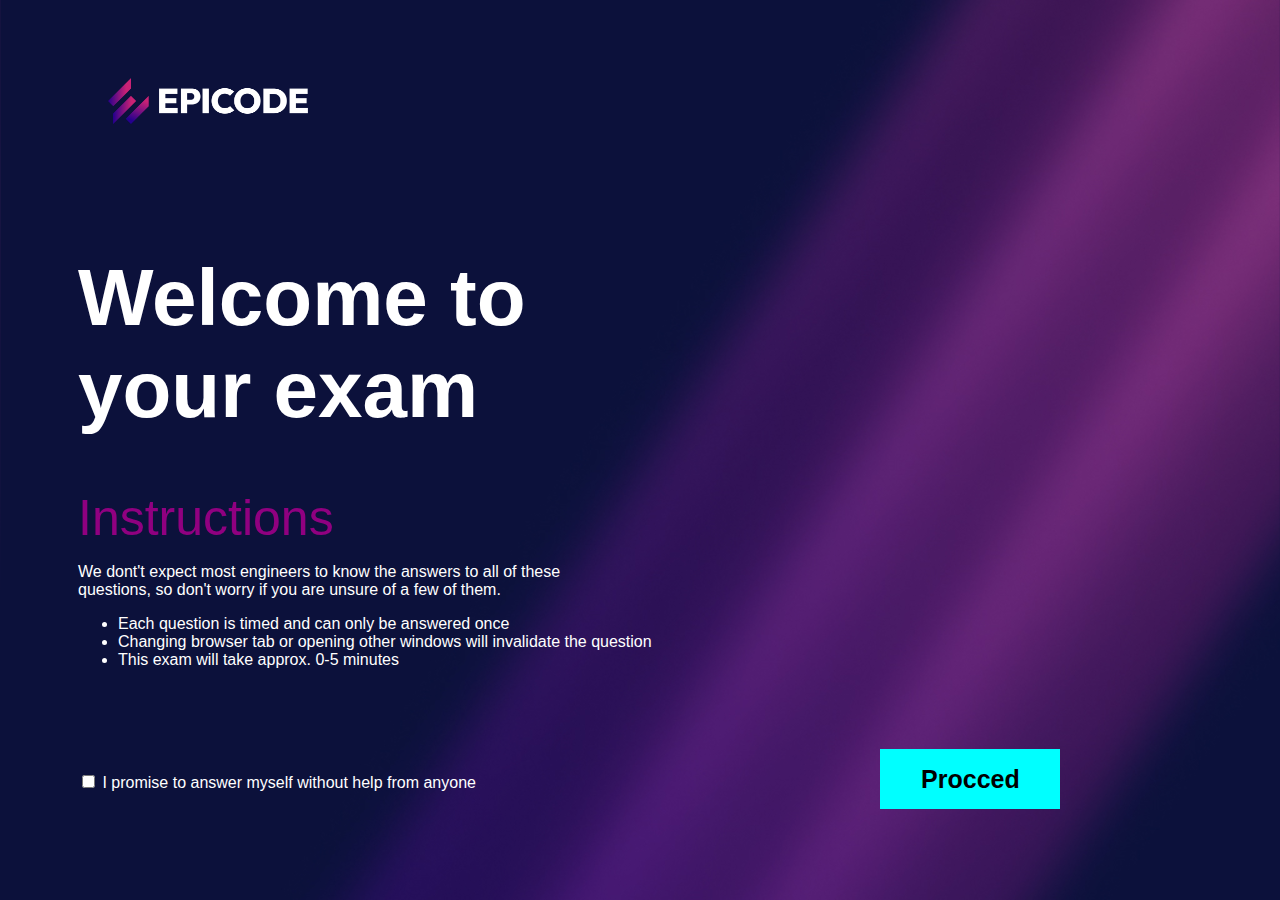
==== Welcome/index.html @ 2431c961 "Update index.html" ====
<!DOCTYPE html>
<html lang="en">
<head>
    <meta charset="UTF-8">
    <meta http-equiv="X-UA-Compatible" content="IE=edge">
    <meta name="viewport" content="width=device-width, initial-scale=1.0">
    <link rel="stylesheet" href="./style.css">
    <title>Document</title>
</head>
<body>
    <img src="../assets/epicode_logo.png" alt="">
    <div id="container">
     <h1>Welcome to <br>
        <b>your exam</b>
     </h1>
     <span id="instructions">Instructions</span>
     <p>We dont't expect most engineers to know the answers to all of these <br>
    questions, so don't worry if you are unsure of a few of them.
    </p>
    <ul>
        <li>Each question is <b>timed</b> and can only be <b>answered once</b></li>
        <li> Changing browser tab or opening other windows will <b>invalidate the question</b></li>
        <li>This exam will take approx. <b>0-5 minutes</b></li>
    </ul>
    <label for="confirm">
     <input type="checkbox"   id="check">
    </label>
     <p class="check" >I promise to answer myself without help from anyone</p>
    
     <a  id="link" href="../benchmark.html" ><button id="procced" class="check">Procced</button></a>
    </div>
</body>
</html>
---- Welcome/style.css ----
body{
    background-image: url(../assets/bg.jpg);
    background-size: cover;
    font-family: "Outfit", sans-serif;
    
   }
   img{
       width: 200px;
       margin-top: 70px;
       margin-left: 100px;
   }
   #container{
      width: 100%;
       
       padding: 70px;
   }
   h1,h2,h3,p{
    color: white;
}

h1{
    font-size: 80px;
}
#instructions{
    font-size: 50px;
    color: #900080;
}
p{
    font-weight: 100;
}
li{
    font-weight: 100;
    color: white;
    
}
ul{
    margin-bottom: 80px;
}
.check{
    display: inline-block;
}
input[type=checkbox]+label:before{
 content:"/2714";
 border:2px solid white;
}

#procced{
    margin-left: 400px;
    height: 60px;
    width: 180px;
    background-color: aqua;
    border: 1px aqua solid;
    font-size: 25px;
    font-weight: bold;
    cursor: pointer;
}
@keyframes glowing {
    0% {
      background-color: aqua;
      box-shadow: 0 0 5px aqua;
    }
    50% {
      background-color: aqua;
      box-shadow: 0 0 20px aqua;
    }
    100% {
      background-color: aqua;
      box-shadow: 0 0 5px aqua;
    }
  }
#procced{
    animation: glowing 1300ms infinite;
}
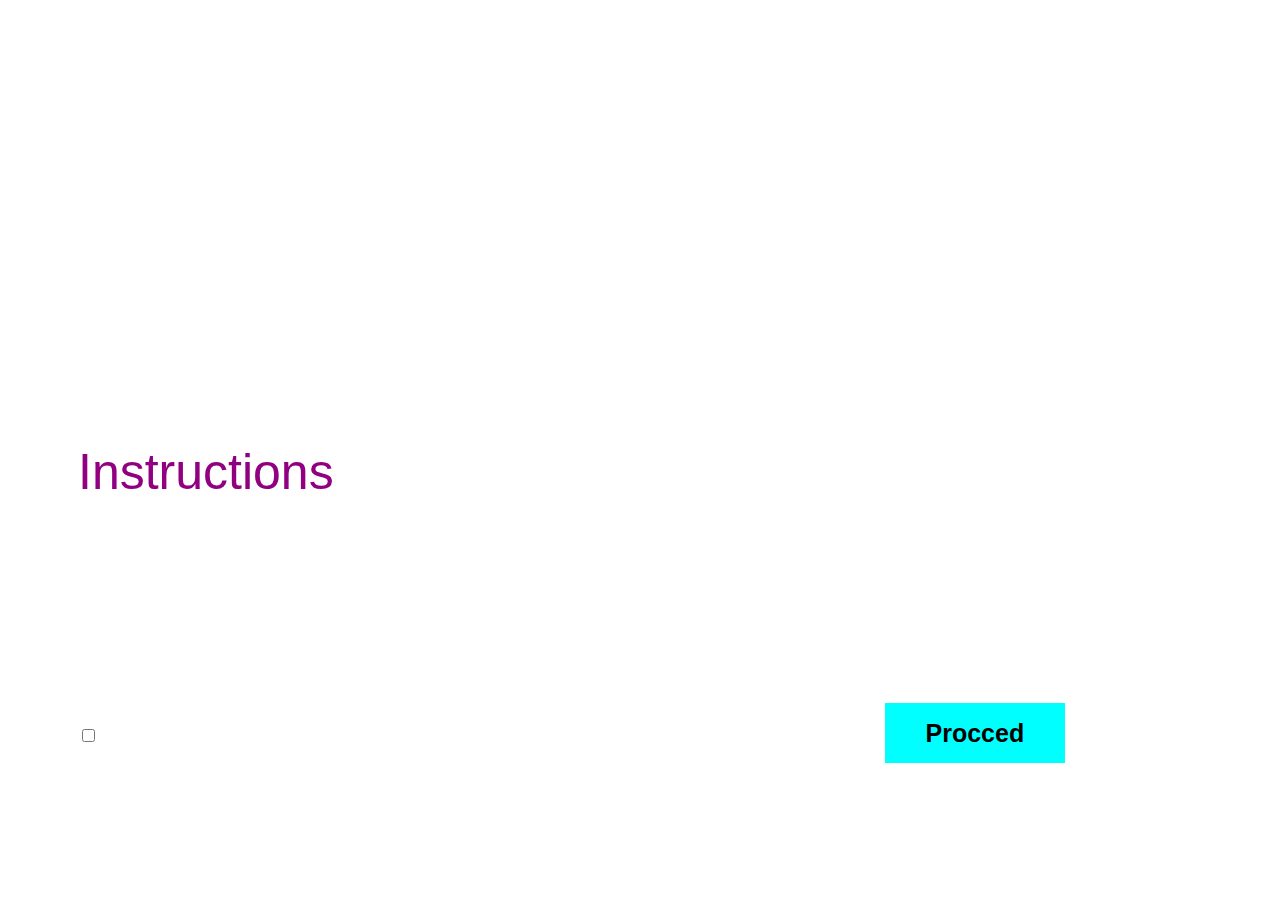
==== commit d7b03290: "link" ====
--- a/Welcome/index.html
+++ b/Welcome/index.html
@@ -25,9 +25,9 @@
     <label for="confirm">
      <input type="checkbox"   id="check">
     </label>
-     <p class="check" >I promise to answer myself without help from anyone</p>
+     <p class="check" >I promise to answer myself without help from anyone.</p>
     
-     <a  id="link" href="../benchmark.html" ><button id="procced" class="check">Procced</button></a>
+     <a  id="link" href="../benchmark/benchmark.html" ><button id="procced" class="check">Procced</button></a>
     </div>
 </body>
 </html>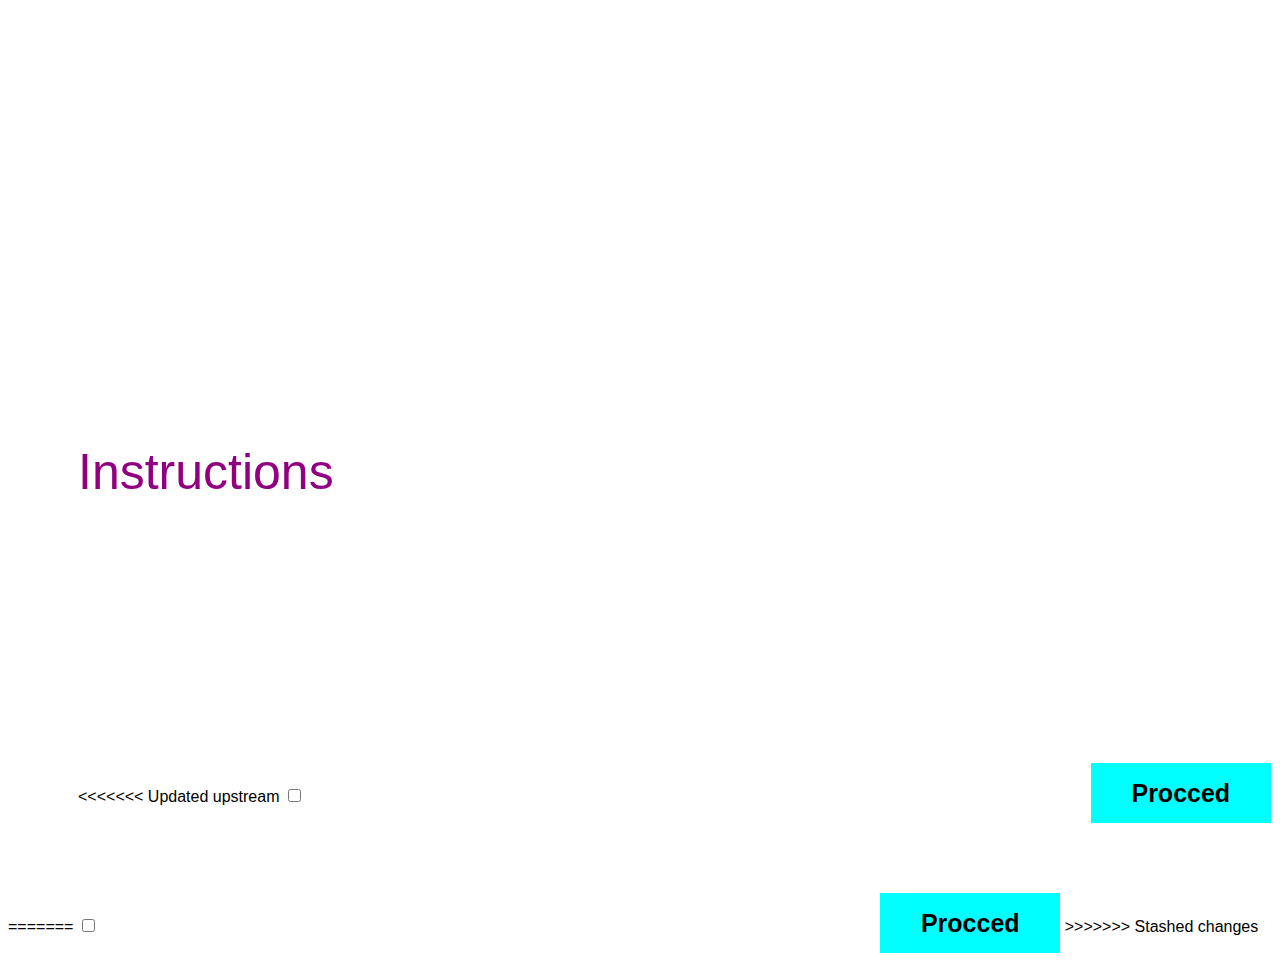
==== commit ce5c910e: "Finished welcome and result" ====
--- a/Welcome/index.html
+++ b/Welcome/index.html
@@ -22,6 +22,7 @@
         <li> Changing browser tab or opening other windows will <b>invalidate the question</b></li>
         <li>This exam will take approx. <b>0-5 minutes</b></li>
     </ul>
+<<<<<<< Updated upstream
     <label for="confirm">
      <input type="checkbox"   id="check">
     </label>
@@ -29,5 +30,26 @@
     
      <a  id="link" href="../benchmark/benchmark.html" ><button id="procced" class="check">Procced</button></a>
     </div>
+=======
+    <input type="checkbox"   id="check" >
+   
+    <p class="check" >I promise to answer myself without help from anyone</p>
+   
+    <a  id="link" href="" ><button id="procced" class="check">Procced</button></a>
+   </div>
+   <script>
+
+   let link=document.getElementById("link")
+   let href=link.getAttribute("href")
+
+   check.addEventListener("click",function(){
+      if(document.getElementById("check").checked){
+      link.setAttribute("href","../benchmark/benchmark.html")
+      }
+   })
+   
+
+   </script>
+>>>>>>> Stashed changes
 </body>
 </html>--- a/Welcome/style.css
+++ b/Welcome/style.css
@@ -32,11 +32,14 @@
 li{
     font-weight: 100;
     color: white;
+    padding: 10px;
     
 }
 ul{
+    margin-left: -25px;
     margin-bottom: 80px;
 }
+
 .check{
     display: inline-block;
 }
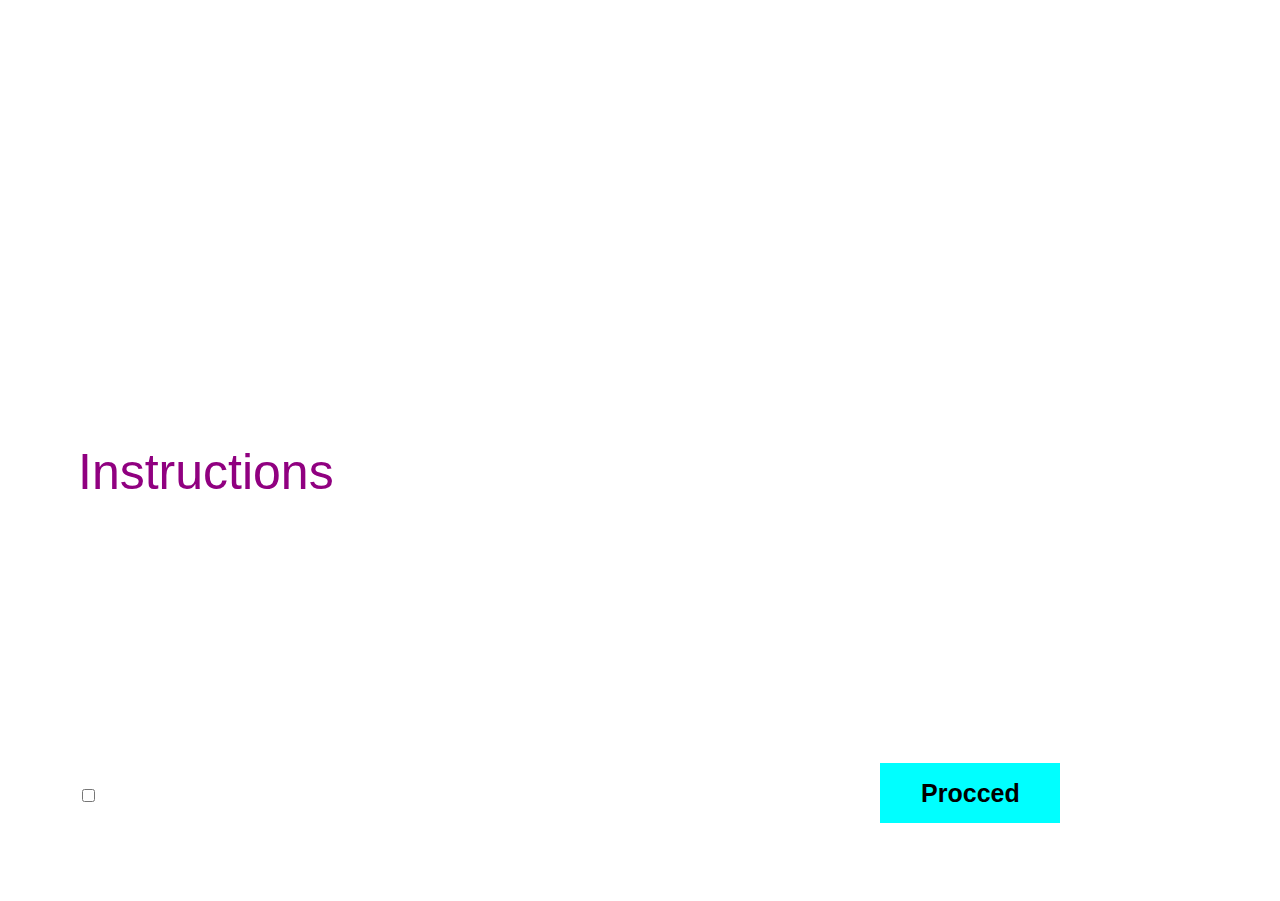
==== commit 56e41cf4: "Merge branch 'develop' into benchmark-page" ====
--- a/Welcome/index.html
+++ b/Welcome/index.html
@@ -22,34 +22,12 @@
         <li> Changing browser tab or opening other windows will <b>invalidate the question</b></li>
         <li>This exam will take approx. <b>0-5 minutes</b></li>
     </ul>
-<<<<<<< Updated upstream
     <label for="confirm">
      <input type="checkbox"   id="check">
     </label>
-     <p class="check" >I promise to answer myself without help from anyone.</p>
+     <p class="check" >I promise to answer myself without help from anyone</p>
     
      <a  id="link" href="../benchmark/benchmark.html" ><button id="procced" class="check">Procced</button></a>
     </div>
-=======
-    <input type="checkbox"   id="check" >
-   
-    <p class="check" >I promise to answer myself without help from anyone</p>
-   
-    <a  id="link" href="" ><button id="procced" class="check">Procced</button></a>
-   </div>
-   <script>
-
-   let link=document.getElementById("link")
-   let href=link.getAttribute("href")
-
-   check.addEventListener("click",function(){
-      if(document.getElementById("check").checked){
-      link.setAttribute("href","../benchmark/benchmark.html")
-      }
-   })
-   
-
-   </script>
->>>>>>> Stashed changes
 </body>
 </html>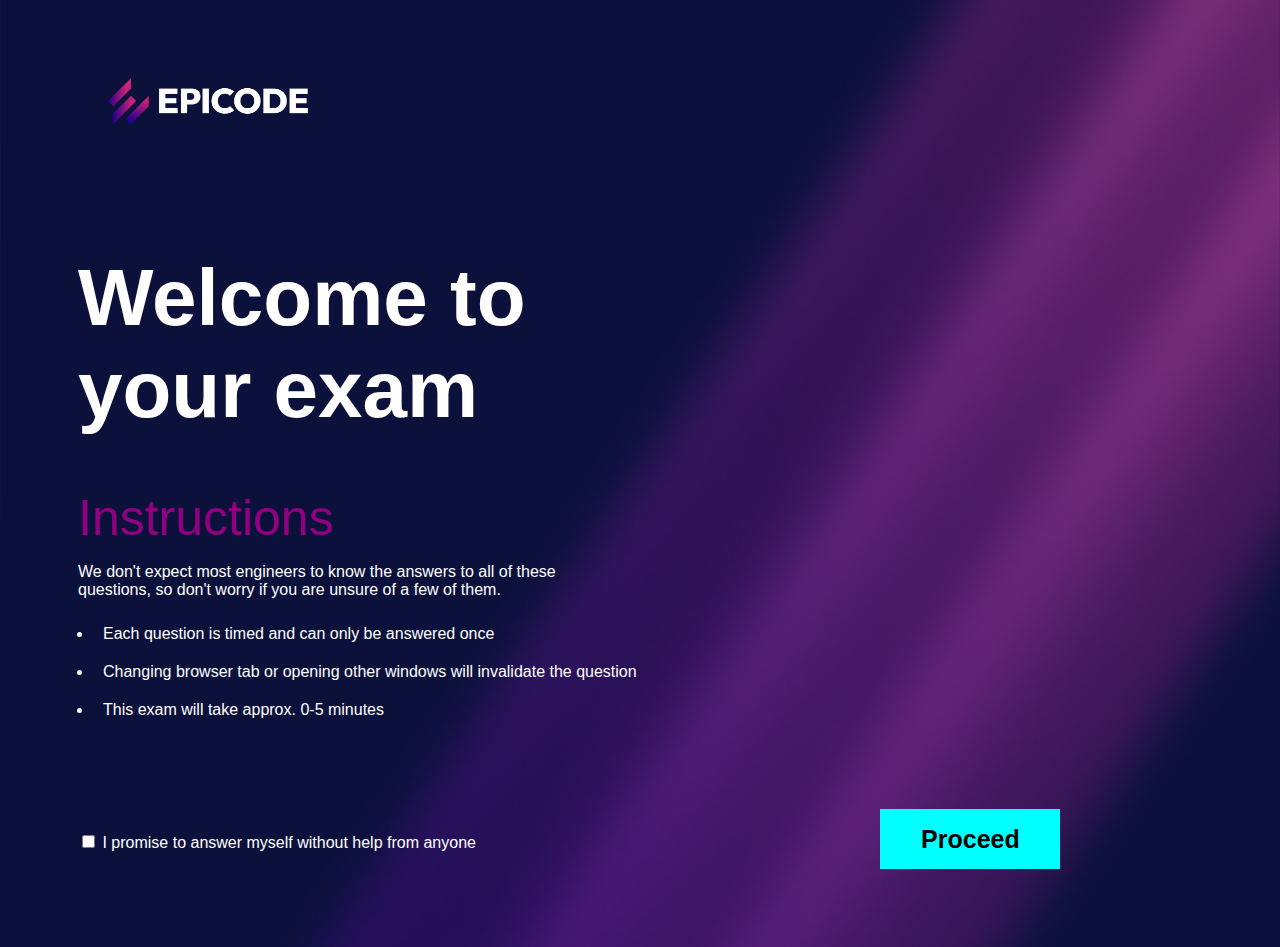
==== commit 88b5cead: "Added animations" ====
--- a/Welcome/index.html
+++ b/Welcome/index.html
@@ -14,7 +14,7 @@
         <b>your exam</b>
      </h1>
      <span id="instructions">Instructions</span>
-     <p>We dont't expect most engineers to know the answers to all of these <br>
+     <p>We don't expect most engineers to know the answers to all of these <br>
     questions, so don't worry if you are unsure of a few of them.
     </p>
     <ul>
@@ -22,12 +22,27 @@
         <li> Changing browser tab or opening other windows will <b>invalidate the question</b></li>
         <li>This exam will take approx. <b>0-5 minutes</b></li>
     </ul>
-    <label for="confirm">
-     <input type="checkbox"   id="check">
-    </label>
-     <p class="check" >I promise to answer myself without help from anyone</p>
-    
-     <a  id="link" href="../benchmark/benchmark.html" ><button id="procced" class="check">Procced</button></a>
-    </div>
+
+    <input type="checkbox"   id="check" >
+   
+    <p class="check" >I promise to answer myself without help from anyone</p>
+   
+    <a  id="link" href="" ><button id="procced" class="check">Proceed</button></a>
+   </div>
+   <script>
+
+   let link=document.getElementById("link")
+   let href=link.getAttribute("href")
+
+   check.addEventListener("click",function(){
+      if(document.getElementById("check").checked){
+      link.setAttribute("href","../benchmark/benchmark.html")
+      }else{
+        link.setAttribute("href","")
+      }
+   })
+   
+
+   </script>
 </body>
 </html>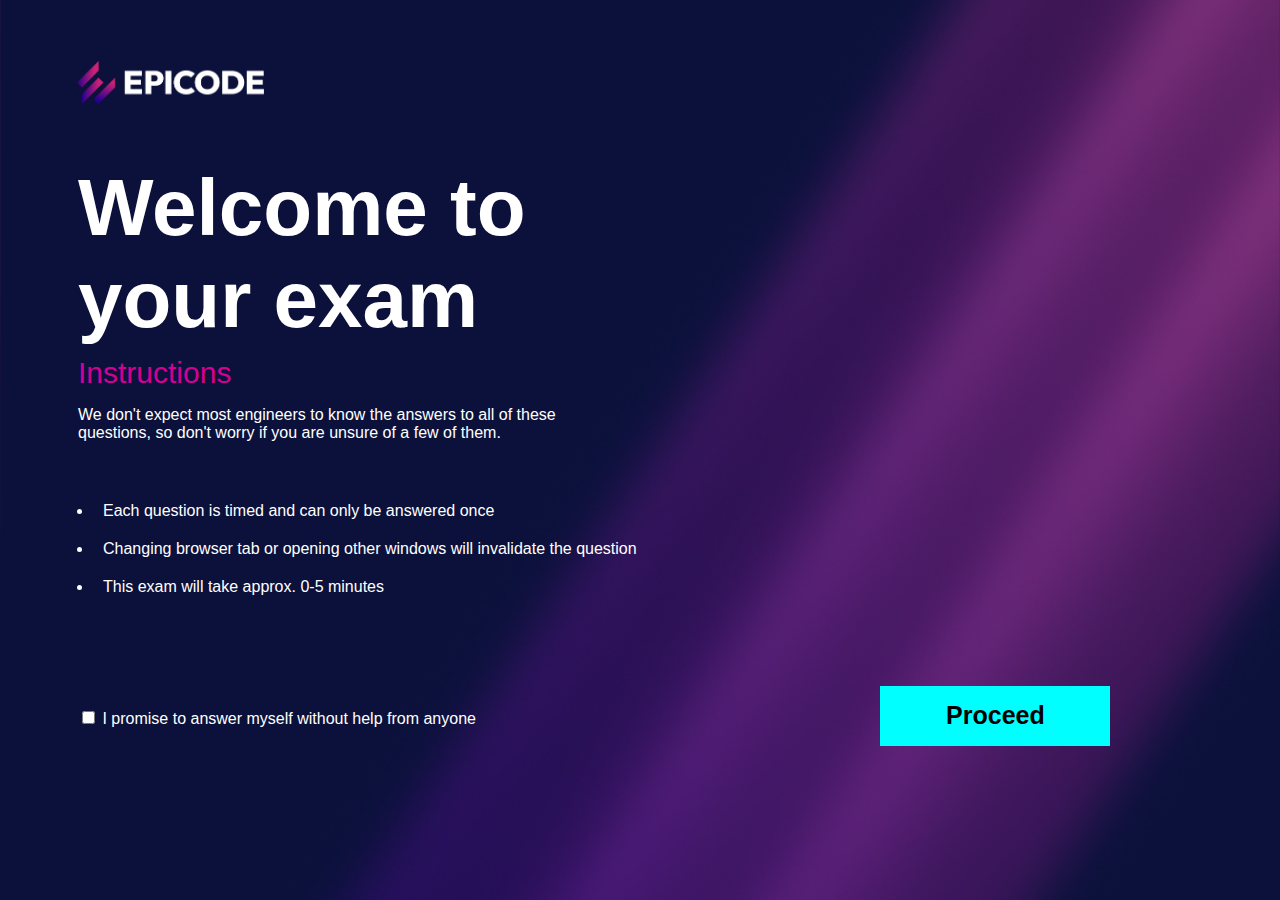
==== commit dd0cc00e: "Re-sizing" ====
--- a/Welcome/index.html
+++ b/Welcome/index.html
@@ -5,6 +5,8 @@
     <meta http-equiv="X-UA-Compatible" content="IE=edge">
     <meta name="viewport" content="width=device-width, initial-scale=1.0">
     <link rel="stylesheet" href="./style.css">
+    <link rel="stylesheet" href="https://cdnjs.cloudflare.com/ajax/libs/font-awesome/4.7.0/css/font-awesome.min.css">
+
     <title>Document</title>
 </head>
 <body>
--- a/Welcome/style.css
+++ b/Welcome/style.css
@@ -6,28 +6,31 @@
     
    }
    img{
-       width: 200px;
-       margin-top: 70px;
-       margin-left: 100px;
+    width: 187px;
+    margin-left: 69px;
+    margin-top: 53px;
    }
    #container{
       width: 100%;
-       
-       padding: 70px;
+       margin-left: 70px;
    }
    h1,h2,h3,p{
     color: white;
+}
+h1{
+    margin-bottom: 10px;
 }
 
 h1{
     font-size: 80px;
 }
 #instructions{
-    font-size: 50px;
-    color: #900080;
+    font-size: 30px;
+    color: #d20094;
 }
 p{
     font-weight: 100;
+    
 }
 li{
     font-weight: 100;
@@ -36,6 +39,7 @@
     
 }
 ul{
+    margin-top: 50px;
     margin-left: -25px;
     margin-bottom: 80px;
 }
@@ -51,7 +55,7 @@
 #procced{
     margin-left: 400px;
     height: 60px;
-    width: 180px;
+    width: 230px;
     background-color: aqua;
     border: 1px aqua solid;
     font-size: 25px;
